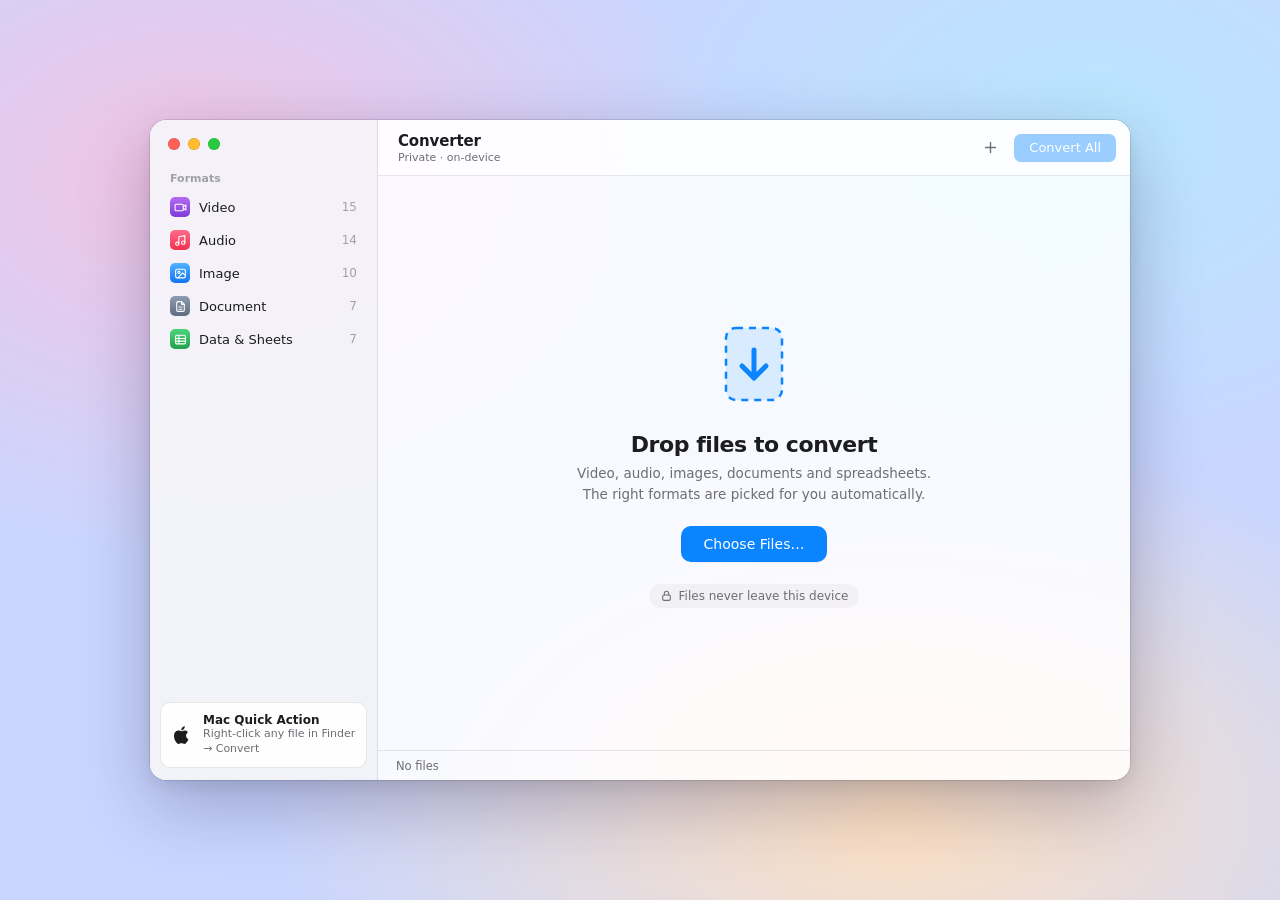
==== web/index.html @ 3aa3b06d "Add private file converter: Finder Quick Action and on-device website Shared format registry with au" ====
<!doctype html>
<html lang="en">
<head>
  <meta charset="utf-8">
  <meta name="viewport" content="width=device-width, initial-scale=1, viewport-fit=cover">
  <title>Converter</title>
  <meta name="description" content="Convert video, audio, images, documents and spreadsheets privately — right in your browser. Nothing is uploaded.">
  <meta name="color-scheme" content="light dark">
  <meta name="theme-color" content="#e9e4f0" media="(prefers-color-scheme: light)">
  <meta name="theme-color" content="#16131c" media="(prefers-color-scheme: dark)">
  <meta name="apple-mobile-web-app-capable" content="yes">
  <meta name="apple-mobile-web-app-title" content="Converter">
  <link rel="icon" href="data:image/svg+xml,%3Csvg xmlns='http://www.w3.org/2000/svg' viewBox='0 0 64 64'%3E%3Cdefs%3E%3ClinearGradient id='g' x1='0' y1='0' x2='0' y2='1'%3E%3Cstop offset='0' stop-color='%235e9bff'/%3E%3Cstop offset='1' stop-color='%23345bf5'/%3E%3C/linearGradient%3E%3C/defs%3E%3Crect width='64' height='64' rx='14' fill='url(%23g)'/%3E%3Cpath d='M18 26h24l-6-6M46 38H22l6 6' fill='none' stroke='white' stroke-width='5' stroke-linecap='round' stroke-linejoin='round'/%3E%3C/svg%3E">
  <link rel="stylesheet" href="styles.css">
  <script src="../shared/formats.js"></script>
  <script src="../shared/table.js"></script>
  <script type="module" src="app.js"></script>
</head>
<body>
  <div class="desktop">
    <div class="window" id="window">
      <aside class="sidebar" aria-label="Supported formats">
        <div class="lights" aria-hidden="true"><i class="red"></i><i class="yellow"></i><i class="green"></i></div>
        <div class="sb-heading">Formats</div>
        <nav class="sb-list" id="categoryList"></nav>
        <a class="sb-card" href="https://github.com/JonathanZehavi/converter#mac-quick-action" target="_blank" rel="noopener">
          <svg viewBox="0 0 24 24" aria-hidden="true"><path d="M16.4 12.6c0-2.4 2-3.6 2.1-3.7-1.1-1.7-2.9-1.9-3.5-1.9-1.5-.2-2.9.9-3.7.9-.8 0-1.9-.9-3.2-.8-1.6 0-3.1 1-4 2.4-1.7 3-.4 7.4 1.2 9.8.8 1.2 1.8 2.5 3 2.4 1.2 0 1.7-.8 3.1-.8 1.5 0 1.9.8 3.2.8 1.3 0 2.2-1.2 3-2.4.9-1.4 1.3-2.7 1.3-2.8 0 0-2.5-1-2.5-3.9zM14 5.5c.7-.8 1.1-1.9 1-3-1 0-2.1.7-2.8 1.5-.6.7-1.2 1.8-1 2.9 1 .1 2.1-.6 2.8-1.4z"/></svg>
          <div>
            <strong>Mac Quick Action</strong>
            <span>Right-click any file in Finder → Convert</span>
          </div>
        </a>
      </aside>

      <main class="main">
        <header class="toolbar">
          <div class="lights mobile-only" aria-hidden="true"><i class="red"></i><i class="yellow"></i><i class="green"></i></div>
          <div class="tb-title">
            <h1>Converter</h1>
            <p id="subtitle">Private · on-device</p>
          </div>
          <div class="tb-actions">
            <button class="tb-btn" id="addBtn" title="Add files" aria-label="Add files">
              <svg viewBox="0 0 24 24" aria-hidden="true"><path d="M12 5v14M5 12h14"/></svg>
            </button>
            <button class="btn primary" id="convertAllBtn" disabled>Convert All</button>
          </div>
        </header>

        <section class="content" id="content">
          <div class="empty" id="empty">
            <div class="drop-art" aria-hidden="true">
              <svg viewBox="0 0 96 96"><rect x="20" y="10" width="56" height="72" rx="10" class="sheet"/><path d="M48 32v28M36 48l12 12 12-12" class="arrow"/></svg>
            </div>
            <h2>Drop files to convert</h2>
            <p>Video, audio, images, documents and spreadsheets.<br>The right formats are picked for you automatically.</p>
            <button class="btn primary large" id="chooseBtn">Choose Files…</button>
            <div class="privacy">
              <svg viewBox="0 0 24 24" aria-hidden="true"><rect x="5" y="11" width="14" height="10" rx="2.5"/><path d="M8 11V8a4 4 0 0 1 8 0v3"/></svg>
              Files never leave this device
            </div>
          </div>
          <ul class="files" id="fileList" aria-live="polite"></ul>
        </section>

        <footer class="statusbar">
          <span id="status">No files</span>
          <button class="link-btn" id="clearBtn" hidden>Clear All</button>
        </footer>
      </main>

      <div class="drop-overlay" id="dropOverlay" aria-hidden="true">
        <div><svg viewBox="0 0 24 24"><path d="M12 4v12M6 10l6 6 6-6M5 20h14"/></svg>Drop to add</div>
      </div>
    </div>
  </div>
  <input type="file" id="fileInput" multiple hidden>
</body>
</html>
---- web/styles.css ----
/* Converter — a macOS window on the web. */

:root {
  --font: -apple-system, BlinkMacSystemFont, "SF Pro Text", "Helvetica Neue", "Segoe UI", Inter, system-ui, sans-serif;
  --wall-1: #c9d6ff;
  --wall-2: #f3c4e4;
  --wall-3: #ffe1c2;
  --wall-4: #b9e6ff;
  --window: rgba(255, 255, 255, 0.86);
  --sidebar: rgba(240, 240, 245, 0.72);
  --toolbar: rgba(255, 255, 255, 0.72);
  --row: rgba(255, 255, 255, 0.9);
  --row-hover: rgba(0, 0, 0, 0.035);
  --text: #1d1d1f;
  --text-2: #6e6e73;
  --text-3: #a1a1a6;
  --separator: rgba(0, 0, 0, 0.09);
  --hairline: rgba(0, 0, 0, 0.18);
  --accent: #0a84ff;
  --accent-press: #0060df;
  --accent-soft: rgba(10, 132, 255, 0.12);
  --green: #30b158;
  --red: #ff3b30;
  --control: #ffffff;
  --control-border: rgba(0, 0, 0, 0.14);
  --shadow: 0 0 0 0.5px rgba(0, 0, 0, 0.22), 0 24px 70px rgba(30, 20, 60, 0.28), 0 6px 18px rgba(0, 0, 0, 0.08);
  --radius: 16px;
  color-scheme: light;
}

@media (prefers-color-scheme: dark) {
  :root:not([data-theme="light"]) {
    --wall-1: #2a2350;
    --wall-2: #4a1f45;
    --wall-3: #1d3550;
    --wall-4: #3b2a1c;
    --window: rgba(30, 30, 34, 0.86);
    --sidebar: rgba(42, 42, 48, 0.66);
    --toolbar: rgba(34, 34, 38, 0.72);
    --row: rgba(255, 255, 255, 0.045);
    --row-hover: rgba(255, 255, 255, 0.05);
    --text: #f5f5f7;
    --text-2: #a1a1a6;
    --text-3: #6e6e73;
    --separator: rgba(255, 255, 255, 0.08);
    --hairline: rgba(255, 255, 255, 0.16);
    --accent-soft: rgba(10, 132, 255, 0.22);
    --control: rgba(255, 255, 255, 0.1);
    --control-border: rgba(255, 255, 255, 0.1);
    --shadow: 0 0 0 0.5px rgba(255, 255, 255, 0.14), 0 24px 70px rgba(0, 0, 0, 0.6), 0 6px 18px rgba(0, 0, 0, 0.3);
    color-scheme: dark;
  }
}

* { box-sizing: border-box; }
html, body { margin: 0; height: 100%; }

body {
  font-family: var(--font);
  font-size: 13px;
  color: var(--text);
  background: var(--wall-1);
  -webkit-font-smoothing: antialiased;
  -webkit-tap-highlight-color: transparent;
}

button { font: inherit; color: inherit; }
svg { display: block; }

/* ------------------------------------------------------------ desktop + window */
.desktop {
  min-height: 100dvh;
  display: grid;
  place-items: center;
  padding: 40px 24px;
  background:
    radial-gradient(60% 60% at 15% 20%, var(--wall-2) 0%, transparent 70%),
    radial-gradient(55% 55% at 85% 15%, var(--wall-4) 0%, transparent 70%),
    radial-gradient(70% 60% at 70% 90%, var(--wall-3) 0%, transparent 70%),
    var(--wall-1);
}

.window {
  position: relative;
  width: min(980px, 100%);
  height: min(660px, calc(100dvh - 80px));
  min-height: 460px;
  display: grid;
  grid-template-columns: 228px 1fr;
  border-radius: var(--radius);
  background: var(--window);
  box-shadow: var(--shadow);
  overflow: hidden;
  -webkit-backdrop-filter: blur(40px) saturate(1.8);
  backdrop-filter: blur(40px) saturate(1.8);
}

/* ------------------------------------------------------------ traffic lights */
.lights { display: flex; gap: 8px; }
.lights i {
  width: 12px; height: 12px; border-radius: 50%;
  box-shadow: inset 0 0 0 0.5px rgba(0, 0, 0, 0.18);
}
.lights .red { background: #ff5f57; }
.lights .yellow { background: #febc2e; }
.lights .green { background: #28c840; }
.mobile-only { display: none; }

/* ------------------------------------------------------------ sidebar */
.sidebar {
  display: flex;
  flex-direction: column;
  padding: 18px 10px 12px;
  background: var(--sidebar);
  border-right: 0.5px solid var(--separator);
  overflow-y: auto;
}
.sidebar > .lights { padding: 0 8px 22px; }
.sb-heading {
  padding: 0 10px 6px;
  font-size: 11px;
  font-weight: 600;
  color: var(--text-3);
}
.sb-list { display: flex; flex-direction: column; gap: 1px; }

.sb-item {
  display: flex;
  align-items: center;
  gap: 9px;
  width: 100%;
  padding: 6px 10px;
  border: 0;
  border-radius: 7px;
  background: none;
  text-align: left;
  cursor: default;
}
.sb-item:hover { background: var(--row-hover); }
.sb-item[aria-expanded="true"] { background: var(--accent-soft); }
.sb-item .count { margin-left: auto; color: var(--text-3); font-size: 12px; font-variant-numeric: tabular-nums; }
.sb-icon {
  width: 20px; height: 20px; border-radius: 5px;
  display: grid; place-items: center; flex: none;
}
.sb-icon svg { width: 13px; height: 13px; fill: none; stroke: #fff; stroke-width: 2; stroke-linecap: round; stroke-linejoin: round; }

.sb-detail {
  margin: 4px 6px 8px 39px;
  font-size: 11.5px;
  line-height: 1.5;
  color: var(--text-2);
}
.sb-detail b { display: block; margin-top: 4px; font-weight: 600; color: var(--text); font-size: 11px; }
.chips { display: flex; flex-wrap: wrap; gap: 3px; margin-top: 3px; }
.chip {
  padding: 1px 6px; border-radius: 4px;
  background: var(--row-hover); border: 0.5px solid var(--separator);
  font-size: 10.5px; font-weight: 500; letter-spacing: 0.02em; color: var(--text-2);
}

.sb-card {
  margin-top: auto;
  display: flex; gap: 10px; align-items: center;
  padding: 10px;
  border-radius: 10px;
  background: var(--row);
  border: 0.5px solid var(--separator);
  color: inherit; text-decoration: none;
}
.sb-card:hover { background: var(--control); }
.sb-card svg { width: 22px; height: 22px; fill: var(--text); flex: none; }
.sb-card strong { display: block; font-size: 12px; }
.sb-card span { display: block; font-size: 11px; color: var(--text-2); line-height: 1.35; }

/* ------------------------------------------------------------ main */
.main { display: flex; flex-direction: column; min-width: 0; min-height: 0; }

.toolbar {
  display: flex;
  align-items: center;
  gap: 12px;
  height: 56px;
  padding: 0 14px 0 20px;
  background: var(--toolbar);
  border-bottom: 0.5px solid var(--separator);
  flex: none;
}
.tb-title { min-width: 0; }
.tb-title h1 { margin: 0; font-size: 15px; font-weight: 700; letter-spacing: -0.01em; }
.tb-title p { margin: 1px 0 0; font-size: 11px; color: var(--text-2); white-space: nowrap; }
.tb-actions { margin-left: auto; display: flex; align-items: center; gap: 8px; }

.tb-btn {
  width: 32px; height: 28px;
  display: grid; place-items: center;
  border: 0; border-radius: 7px;
  background: none;
}
.tb-btn:hover { background: var(--row-hover); }
.tb-btn svg { width: 17px; height: 17px; fill: none; stroke: var(--text-2); stroke-width: 2; stroke-linecap: round; }

.btn {
  height: 28px;
  padding: 0 14px;
  border-radius: 7px;
  border: 0.5px solid var(--control-border);
  background: var(--control);
  box-shadow: 0 0.5px 1px rgba(0, 0, 0, 0.08);
  font-weight: 500;
  white-space: nowrap;
}
.btn:active { filter: brightness(0.94); }
.btn.primary { background: var(--accent); border-color: transparent; color: #fff; }
.btn.primary:active { background: var(--accent-press); }
.btn:disabled { opacity: 0.4; pointer-events: none; }
.btn.large { height: 36px; padding: 0 22px; border-radius: 10px; font-size: 14px; }

.btn:focus-visible, .tb-btn:focus-visible, .sb-item:focus-visible, .popup:focus-visible, .icon-btn:focus-visible, .link-btn:focus-visible {
  outline: 3px solid rgba(10, 132, 255, 0.5);
  outline-offset: 1px;
}

/* ------------------------------------------------------------ content */
.content { flex: 1; overflow-y: auto; min-height: 0; position: relative; }

.empty {
  height: 100%;
  min-height: 340px;
  display: flex; flex-direction: column; align-items: center; justify-content: center;
  padding: 32px 24px;
  text-align: center;
}
.empty h2 { margin: 18px 0 6px; font-size: 22px; font-weight: 700; letter-spacing: -0.02em; }
.empty p { margin: 0 0 22px; max-width: 360px; color: var(--text-2); font-size: 13.5px; line-height: 1.5; }
.drop-art svg { width: 96px; height: 96px; }
.drop-art .sheet { fill: var(--accent-soft); stroke: var(--accent); stroke-width: 2.5; stroke-dasharray: 7 6; }
.drop-art .arrow { fill: none; stroke: var(--accent); stroke-width: 5; stroke-linecap: round; stroke-linejoin: round; }
.privacy {
  display: inline-flex; align-items: center; gap: 6px;
  margin-top: 22px;
  padding: 5px 11px;
  border-radius: 999px;
  background: var(--row-hover);
  color: var(--text-2);
  font-size: 12px;
}
.privacy svg { width: 13px; height: 13px; fill: none; stroke: currentColor; stroke-width: 2; stroke-linecap: round; }

.has-files .empty { display: none; }

/* ------------------------------------------------------------ file rows */
.files { list-style: none; margin: 0; padding: 16px 18px 24px; display: flex; flex-direction: column; gap: 8px; }
.files:empty { display: none; }

.file {
  display: grid;
  grid-template-columns: 40px minmax(0, 1fr) auto 28px;
  align-items: center;
  gap: 12px;
  padding: 10px 12px;
  border-radius: 12px;
  background: var(--row);
  border: 0.5px solid var(--separator);
  animation: rise 0.28s cubic-bezier(0.2, 0.8, 0.2, 1);
}
@keyframes rise { from { opacity: 0; transform: translateY(6px) scale(0.99); } }

.tile {
  width: 40px; height: 40px; border-radius: 10px;
  display: grid; place-items: center;
  color: #fff; font-size: 9.5px; font-weight: 800; letter-spacing: 0.03em;
  box-shadow: inset 0 0 0 0.5px rgba(0, 0, 0, 0.12);
}
.cat-video { background: linear-gradient(180deg, #b36cf0, #7d3bdc); }
.cat-audio { background: linear-gradient(180deg, #ff6b8b, #f2304f); }
.cat-image { background: linear-gradient(180deg, #4fb2ff, #1474f0); }
.cat-document { background: linear-gradient(180deg, #8e9bb0, #5e6b80); }
.cat-table { background: linear-gradient(180deg, #4cd37a, #22a24c); }
.cat-unknown { background: linear-gradient(180deg, #c7c7cc, #9a9aa0); }

.file-info { min-width: 0; }
.file-name { font-size: 13px; font-weight: 600; white-space: nowrap; overflow: hidden; text-overflow: ellipsis; }
.file-meta { margin-top: 2px; font-size: 11.5px; color: var(--text-2); white-space: nowrap; overflow: hidden; text-overflow: ellipsis; }
.file-meta.error { color: var(--red); white-space: normal; }
.file-meta.done { color: var(--green); }

.file-actions { display: flex; align-items: center; gap: 8px; }
.to { color: var(--text-3); font-size: 12px; }

.popup {
  -webkit-appearance: none; appearance: none;
  height: 28px;
  min-width: 112px;
  padding: 0 28px 0 10px;
  border-radius: 7px;
  border: 0.5px solid var(--control-border);
  background-color: var(--control);
  background-image: url("data:image/svg+xml,%3Csvg xmlns='http://www.w3.org/2000/svg' width='16' height='16' viewBox='0 0 16 16'%3E%3Crect width='16' height='16' rx='4' fill='%230a84ff'/%3E%3Cpath d='M5 6.5 8 4l3 2.5M5 9.5 8 12l3-2.5' fill='none' stroke='white' stroke-width='1.5' stroke-linecap='round' stroke-linejoin='round'/%3E%3C/svg%3E");
  background-repeat: no-repeat;
  background-position: right 6px center;
  box-shadow: 0 0.5px 1px rgba(0, 0, 0, 0.08);
  font: 500 12.5px var(--font);
  color: var(--text);
}

.icon-btn {
  width: 28px; height: 28px; border-radius: 50%;
  display: grid; place-items: center;
  border: 0; background: none; color: var(--text-3);
}
.icon-btn:hover { background: var(--row-hover); color: var(--text-2); }
.icon-btn svg { width: 14px; height: 14px; fill: none; stroke: currentColor; stroke-width: 2.2; stroke-linecap: round; }

.progress {
  grid-column: 2 / -1;
  height: 4px;
  margin-top: -4px;
  border-radius: 2px;
  background: var(--separator);
  overflow: hidden;
}
.progress > i {
  display: block; height: 100%; width: 0;
  border-radius: 2px;
  background: var(--accent);
  transition: width 0.25s ease;
}
.progress.indeterminate > i { width: 35%; animation: slide 1.1s ease-in-out infinite; }
@keyframes slide { from { transform: translateX(-100%); } to { transform: translateX(290%); } }

.spinner {
  width: 18px; height: 18px; border-radius: 50%;
  border: 2px solid var(--separator); border-top-color: var(--accent);
  animation: spin 0.8s linear infinite;
}
@keyframes spin { to { transform: rotate(360deg); } }

/* ------------------------------------------------------------ status bar */
.statusbar {
  display: flex; align-items: center; justify-content: space-between;
  height: 30px; padding: 0 18px;
  border-top: 0.5px solid var(--separator);
  color: var(--text-2); font-size: 11.5px;
  flex: none;
}
.link-btn { border: 0; background: none; color: var(--accent); font-size: 11.5px; padding: 4px 0; }

/* ------------------------------------------------------------ drag overlay */
.drop-overlay {
  position: absolute; inset: 8px;
  display: grid; place-items: center;
  border-radius: calc(var(--radius) - 6px);
  border: 2.5px dashed var(--accent);
  background: var(--accent-soft);
  -webkit-backdrop-filter: blur(6px); backdrop-filter: blur(6px);
  opacity: 0; pointer-events: none;
  transition: opacity 0.15s;
  z-index: 10;
}
.drop-overlay div { display: flex; flex-direction: column; align-items: center; gap: 10px; font-size: 16px; font-weight: 600; color: var(--accent); }
.drop-overlay svg { width: 40px; height: 40px; fill: none; stroke: currentColor; stroke-width: 2; stroke-linecap: round; stroke-linejoin: round; }
.dragging .drop-overlay { opacity: 1; }

/* ------------------------------------------------------------ small screens */
@media (max-width: 760px) {
  .desktop { padding: max(12px, env(safe-area-inset-top)) 12px max(12px, env(safe-area-inset-bottom)); align-items: stretch; }
  .window {
    grid-template-columns: 1fr;
    height: calc(100dvh - max(12px, env(safe-area-inset-top)) - max(12px, env(safe-area-inset-bottom)));
    min-height: 0;
  }
  .sidebar { display: none; }
  .mobile-only { display: flex; }
  .toolbar { padding: 0 10px 0 16px; gap: 14px; }
  .lights i { width: 11px; height: 11px; }
  .lights { gap: 7px; }
  .files { padding: 12px; }
  .file { grid-template-columns: 40px minmax(0, 1fr) 28px; row-gap: 10px; }
  .file-actions { grid-column: 1 / -1; }
  .file-actions .popup { flex: 1; height: 34px; font-size: 15px; }
  .file-actions .btn { height: 34px; font-size: 15px; }
  .file .remove { grid-column: 3; grid-row: 1; }
  .progress { grid-column: 1 / -1; margin-top: 0; }
  .empty h2 { font-size: 20px; }
}

@media (prefers-reduced-motion: reduce) {
  *, *::before, *::after { animation: none !important; transition: none !important; }
}
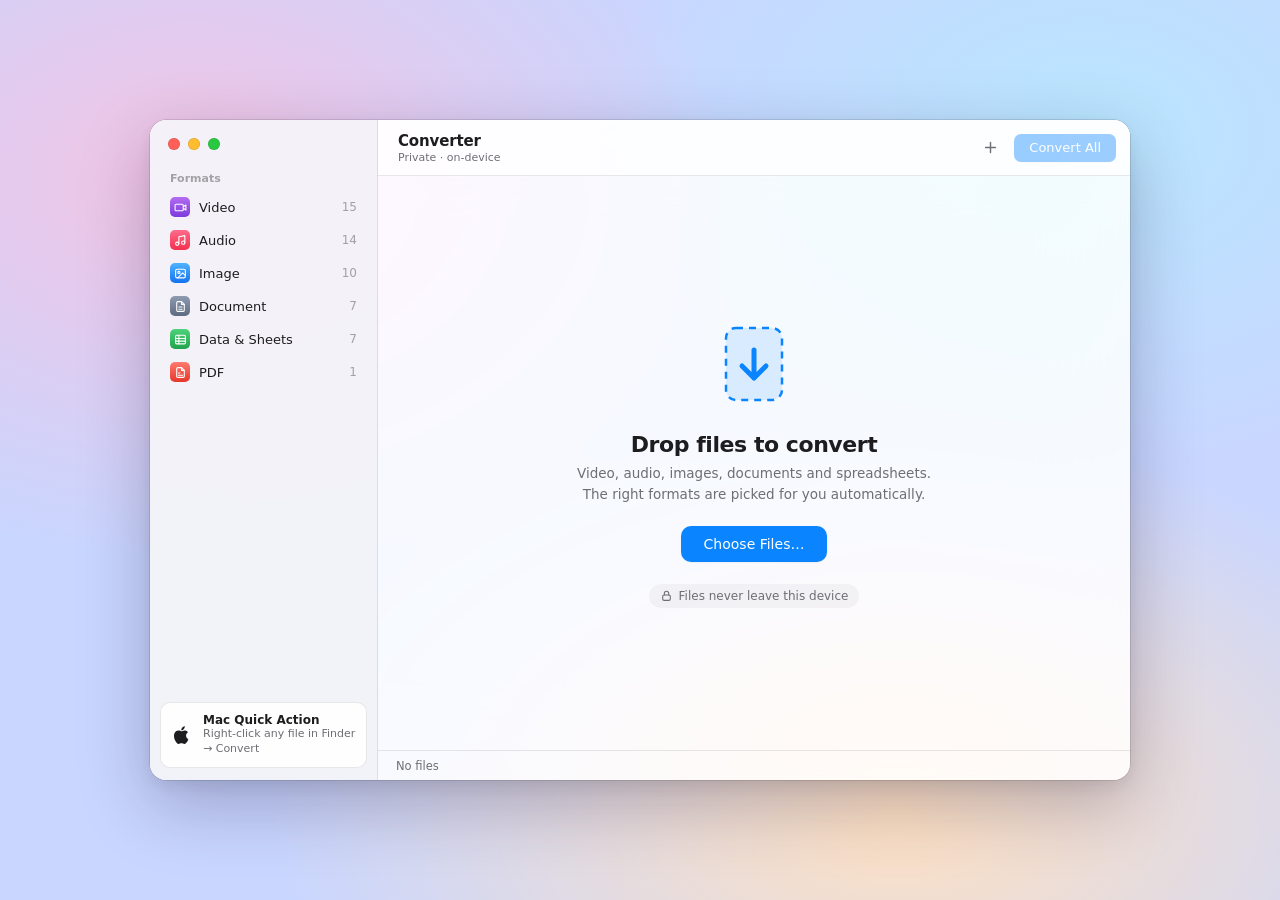
==== commit 581d730a: "Add merging PDFs (and images) into one PDF Web: pdf-lib merge with drag-to-reorder and inline errors" ====
--- a/web/index.html
+++ b/web/index.html
@@ -60,6 +60,16 @@
               Files never leave this device
             </div>
           </div>
+          <div class="merge-bar" id="mergeBar" hidden>
+            <div class="merge-icon" aria-hidden="true">
+              <svg viewBox="0 0 24 24"><path d="M8 3h6l4 4v9a2 2 0 0 1-2 2H8a2 2 0 0 1-2-2V5a2 2 0 0 1 2-2z"/><path d="M3 8v11a2 2 0 0 0 2 2h9"/></svg>
+            </div>
+            <div class="merge-text">
+              <strong id="mergeTitle">Merge files into one PDF</strong>
+              <span id="mergeHint">Pages follow the list order. Drag rows to reorder.</span>
+            </div>
+            <button class="btn primary" id="mergeBtn">Merge into PDF</button>
+          </div>
           <ul class="files" id="fileList" aria-live="polite"></ul>
         </section>
 
--- a/web/styles.css
+++ b/web/styles.css
@@ -277,6 +277,7 @@
 .cat-image { background: linear-gradient(180deg, #4fb2ff, #1474f0); }
 .cat-document { background: linear-gradient(180deg, #8e9bb0, #5e6b80); }
 .cat-table { background: linear-gradient(180deg, #4cd37a, #22a24c); }
+.cat-pdf { background: linear-gradient(180deg, #ff7a6e, #e5372b); }
 .cat-unknown { background: linear-gradient(180deg, #c7c7cc, #9a9aa0); }
 
 .file-info { min-width: 0; }
@@ -335,6 +336,32 @@
   animation: spin 0.8s linear infinite;
 }
 @keyframes spin { to { transform: rotate(360deg); } }
+
+/* ------------------------------------------------------------ merge */
+.merge-bar {
+  display: flex; align-items: center; gap: 12px;
+  margin: 16px 18px 0;
+  padding: 10px 12px;
+  border-radius: 12px;
+  background: var(--accent-soft);
+  border: 0.5px solid var(--separator);
+}
+.merge-bar[hidden] { display: none; }
+.merge-icon {
+  width: 32px; height: 32px; border-radius: 8px; flex: none;
+  display: grid; place-items: center;
+  background: linear-gradient(180deg, #ff7a6e, #e5372b);
+}
+.merge-icon svg { width: 18px; height: 18px; fill: none; stroke: #fff; stroke-width: 2; stroke-linecap: round; stroke-linejoin: round; }
+.merge-text { flex: 1; min-width: 0; }
+.merge-text strong { display: block; font-size: 13px; }
+.merge-text span { display: block; font-size: 11.5px; color: var(--text-2); }
+.merge-text span.error { color: var(--red); }
+
+.file[draggable="true"] .tile { cursor: grab; }
+.file.dragging-row { opacity: 0.45; }
+.file.drop-before { box-shadow: 0 -3px 0 0 var(--accent); }
+.file.drop-after { box-shadow: 0 3px 0 0 var(--accent); }
 
 /* ------------------------------------------------------------ status bar */
 .statusbar {
@@ -383,6 +410,9 @@
   .file .remove { grid-column: 3; grid-row: 1; }
   .progress { grid-column: 1 / -1; margin-top: 0; }
   .empty h2 { font-size: 20px; }
+  .merge-bar { margin: 12px 12px 0; flex-wrap: wrap; }
+  .merge-bar .btn { width: 100%; height: 34px; font-size: 15px; }
+  .merge-text span:not(.error) { display: none; }
 }
 
 @media (prefers-reduced-motion: reduce) {
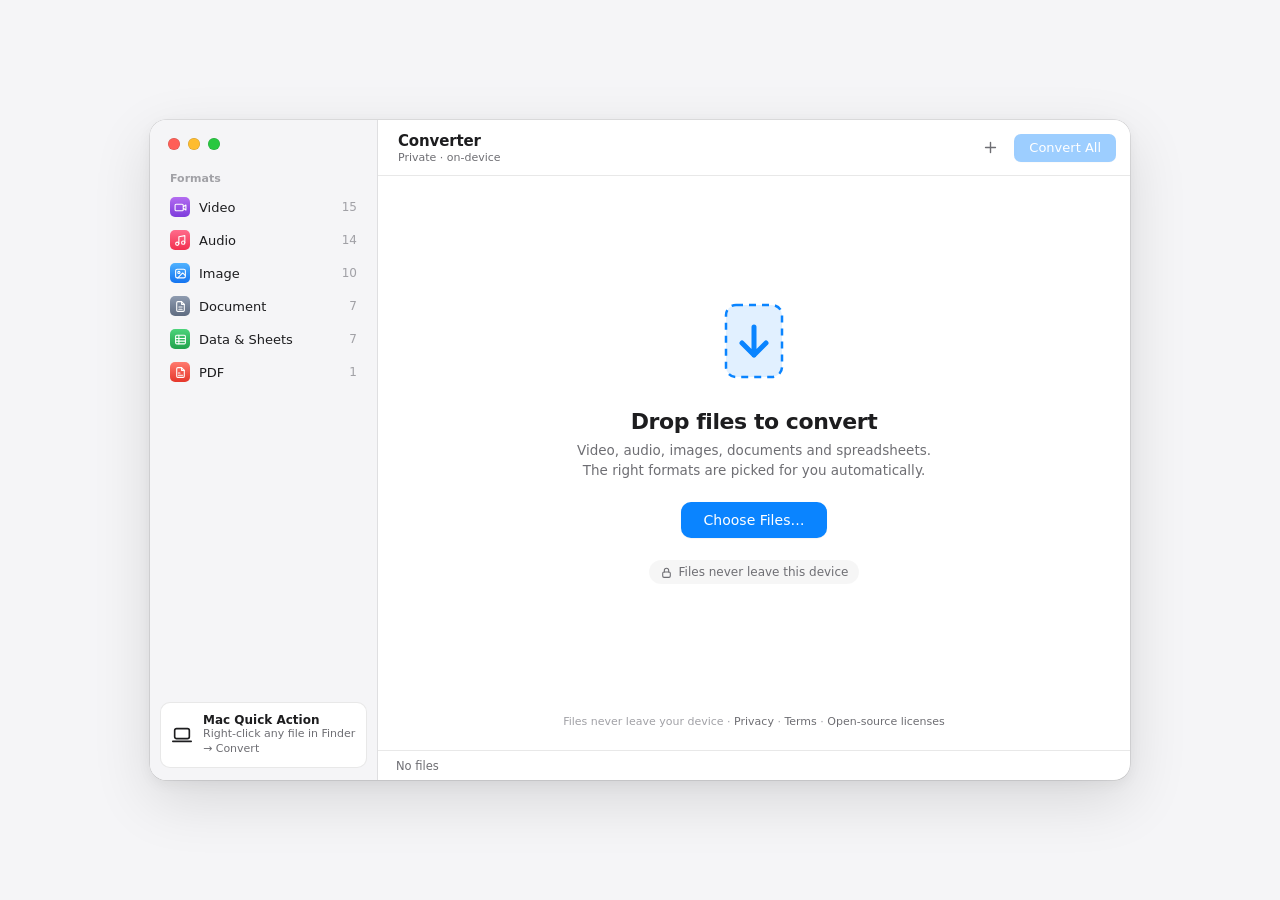
==== commit 1f5898e8: "Neutral background, phone-first layout, legal page - Replace the purple wallpaper with a neutral bac" ====
--- a/web/index.html
+++ b/web/index.html
@@ -6,10 +6,13 @@
   <title>Converter</title>
   <meta name="description" content="Convert video, audio, images, documents and spreadsheets privately — right in your browser. Nothing is uploaded.">
   <meta name="color-scheme" content="light dark">
-  <meta name="theme-color" content="#e9e4f0" media="(prefers-color-scheme: light)">
-  <meta name="theme-color" content="#16131c" media="(prefers-color-scheme: dark)">
+  <meta name="theme-color" content="#ffffff" media="(prefers-color-scheme: light)">
+  <meta name="theme-color" content="#1c1c1e" media="(prefers-color-scheme: dark)">
   <meta name="apple-mobile-web-app-capable" content="yes">
   <meta name="apple-mobile-web-app-title" content="Converter">
+  <meta name="apple-mobile-web-app-status-bar-style" content="default">
+  <link rel="manifest" href="manifest.webmanifest">
+  <link rel="apple-touch-icon" href="icon-180.png">
   <link rel="icon" href="data:image/svg+xml,%3Csvg xmlns='http://www.w3.org/2000/svg' viewBox='0 0 64 64'%3E%3Cdefs%3E%3ClinearGradient id='g' x1='0' y1='0' x2='0' y2='1'%3E%3Cstop offset='0' stop-color='%235e9bff'/%3E%3Cstop offset='1' stop-color='%23345bf5'/%3E%3C/linearGradient%3E%3C/defs%3E%3Crect width='64' height='64' rx='14' fill='url(%23g)'/%3E%3Cpath d='M18 26h24l-6-6M46 38H22l6 6' fill='none' stroke='white' stroke-width='5' stroke-linecap='round' stroke-linejoin='round'/%3E%3C/svg%3E">
   <link rel="stylesheet" href="styles.css">
   <script src="../shared/formats.js"></script>
@@ -24,7 +27,7 @@
         <div class="sb-heading">Formats</div>
         <nav class="sb-list" id="categoryList"></nav>
         <a class="sb-card" href="https://github.com/JonathanZehavi/converter#mac-quick-action" target="_blank" rel="noopener">
-          <svg viewBox="0 0 24 24" aria-hidden="true"><path d="M16.4 12.6c0-2.4 2-3.6 2.1-3.7-1.1-1.7-2.9-1.9-3.5-1.9-1.5-.2-2.9.9-3.7.9-.8 0-1.9-.9-3.2-.8-1.6 0-3.1 1-4 2.4-1.7 3-.4 7.4 1.2 9.8.8 1.2 1.8 2.5 3 2.4 1.2 0 1.7-.8 3.1-.8 1.5 0 1.9.8 3.2.8 1.3 0 2.2-1.2 3-2.4.9-1.4 1.3-2.7 1.3-2.8 0 0-2.5-1-2.5-3.9zM14 5.5c.7-.8 1.1-1.9 1-3-1 0-2.1.7-2.8 1.5-.6.7-1.2 1.8-1 2.9 1 .1 2.1-.6 2.8-1.4z"/></svg>
+          <svg viewBox="0 0 24 24" aria-hidden="true" class="laptop"><rect x="4" y="5" width="16" height="11" rx="2"/><path d="M2 19h20"/></svg>
           <div>
             <strong>Mac Quick Action</strong>
             <span>Right-click any file in Finder → Convert</span>
@@ -71,12 +74,20 @@
             <button class="btn primary" id="mergeBtn">Merge into PDF</button>
           </div>
           <ul class="files" id="fileList" aria-live="polite"></ul>
+          <footer class="legal">
+            Files never leave your device · <a href="legal.html#privacy">Privacy</a> · <a href="legal.html#terms">Terms</a> · <a href="legal.html#licenses">Open-source licenses</a>
+          </footer>
         </section>
 
         <footer class="statusbar">
           <span id="status">No files</span>
           <button class="link-btn" id="clearBtn" hidden>Clear All</button>
         </footer>
+
+        <div class="mobile-bar">
+          <button class="btn" id="mAddBtn">Add Files</button>
+          <button class="btn primary" id="mConvertBtn" hidden>Convert All</button>
+        </div>
       </main>
 
       <div class="drop-overlay" id="dropOverlay" aria-hidden="true">
--- a/web/styles.css
+++ b/web/styles.css
@@ -2,14 +2,11 @@
 
 :root {
   --font: -apple-system, BlinkMacSystemFont, "SF Pro Text", "Helvetica Neue", "Segoe UI", Inter, system-ui, sans-serif;
-  --wall-1: #c9d6ff;
-  --wall-2: #f3c4e4;
-  --wall-3: #ffe1c2;
-  --wall-4: #b9e6ff;
-  --window: rgba(255, 255, 255, 0.86);
-  --sidebar: rgba(240, 240, 245, 0.72);
-  --toolbar: rgba(255, 255, 255, 0.72);
-  --row: rgba(255, 255, 255, 0.9);
+  --desk: #f5f5f7;
+  --window: #ffffff;
+  --sidebar: #f5f5f7;
+  --toolbar: rgba(255, 255, 255, 0.85);
+  --row: #ffffff;
   --row-hover: rgba(0, 0, 0, 0.035);
   --text: #1d1d1f;
   --text-2: #6e6e73;
@@ -23,21 +20,18 @@
   --red: #ff3b30;
   --control: #ffffff;
   --control-border: rgba(0, 0, 0, 0.14);
-  --shadow: 0 0 0 0.5px rgba(0, 0, 0, 0.22), 0 24px 70px rgba(30, 20, 60, 0.28), 0 6px 18px rgba(0, 0, 0, 0.08);
+  --shadow: 0 0 0 0.5px rgba(0, 0, 0, 0.16), 0 20px 60px rgba(0, 0, 0, 0.12), 0 4px 14px rgba(0, 0, 0, 0.05);
   --radius: 16px;
   color-scheme: light;
 }
 
 @media (prefers-color-scheme: dark) {
   :root:not([data-theme="light"]) {
-    --wall-1: #2a2350;
-    --wall-2: #4a1f45;
-    --wall-3: #1d3550;
-    --wall-4: #3b2a1c;
-    --window: rgba(30, 30, 34, 0.86);
-    --sidebar: rgba(42, 42, 48, 0.66);
-    --toolbar: rgba(34, 34, 38, 0.72);
-    --row: rgba(255, 255, 255, 0.045);
+    --desk: #000000;
+    --window: #1c1c1e;
+    --sidebar: #232326;
+    --toolbar: rgba(28, 28, 30, 0.85);
+    --row: #2c2c2e;
     --row-hover: rgba(255, 255, 255, 0.05);
     --text: #f5f5f7;
     --text-2: #a1a1a6;
@@ -59,7 +53,7 @@
   font-family: var(--font);
   font-size: 13px;
   color: var(--text);
-  background: var(--wall-1);
+  background: var(--desk);
   -webkit-font-smoothing: antialiased;
   -webkit-tap-highlight-color: transparent;
 }
@@ -73,11 +67,7 @@
   display: grid;
   place-items: center;
   padding: 40px 24px;
-  background:
-    radial-gradient(60% 60% at 15% 20%, var(--wall-2) 0%, transparent 70%),
-    radial-gradient(55% 55% at 85% 15%, var(--wall-4) 0%, transparent 70%),
-    radial-gradient(70% 60% at 70% 90%, var(--wall-3) 0%, transparent 70%),
-    var(--wall-1);
+  background: var(--desk);
 }
 
 .window {
@@ -91,8 +81,6 @@
   background: var(--window);
   box-shadow: var(--shadow);
   overflow: hidden;
-  -webkit-backdrop-filter: blur(40px) saturate(1.8);
-  backdrop-filter: blur(40px) saturate(1.8);
 }
 
 /* ------------------------------------------------------------ traffic lights */
@@ -169,7 +157,7 @@
   color: inherit; text-decoration: none;
 }
 .sb-card:hover { background: var(--control); }
-.sb-card svg { width: 22px; height: 22px; fill: var(--text); flex: none; }
+.sb-card svg { width: 22px; height: 22px; fill: none; stroke: var(--text); stroke-width: 1.8; stroke-linecap: round; flex: none; }
 .sb-card strong { display: block; font-size: 12px; }
 .sb-card span { display: block; font-size: 11px; color: var(--text-2); line-height: 1.35; }
 
@@ -222,10 +210,11 @@
 }
 
 /* ------------------------------------------------------------ content */
-.content { flex: 1; overflow-y: auto; min-height: 0; position: relative; }
+.content { flex: 1; overflow-y: auto; min-height: 0; position: relative; display: flex; flex-direction: column; }
+.content > * { flex: none; }
 
 .empty {
-  height: 100%;
+  flex: 1 0 auto !important;
   min-height: 340px;
   display: flex; flex-direction: column; align-items: center; justify-content: center;
   padding: 32px 24px;
@@ -255,7 +244,7 @@
 
 .file {
   display: grid;
-  grid-template-columns: 40px minmax(0, 1fr) auto 28px;
+  grid-template-columns: 40px minmax(0, 1fr) auto auto;
   align-items: center;
   gap: 12px;
   padding: 10px 12px;
@@ -287,6 +276,7 @@
 .file-meta.done { color: var(--green); }
 
 .file-actions { display: flex; align-items: center; gap: 8px; }
+.row-tools { display: flex; align-items: center; gap: 2px; }
 .to { color: var(--text-3); font-size: 12px; }
 
 .popup {
@@ -389,30 +379,104 @@
 .drop-overlay svg { width: 40px; height: 40px; fill: none; stroke: currentColor; stroke-width: 2; stroke-linecap: round; stroke-linejoin: round; }
 .dragging .drop-overlay { opacity: 1; }
 
+/* ------------------------------------------------------------ legal footer */
+.legal {
+  margin-top: auto;
+  padding: 12px 18px 22px;
+  text-align: center;
+  font-size: 11px;
+  color: var(--text-3);
+}
+.legal a { color: var(--text-2); text-decoration: none; }
+.legal a:hover { text-decoration: underline; }
+
+/* Reorder buttons: only on touch screens, where dragging rows isn't available */
+.move { display: none; }
+@media (pointer: coarse) {
+  .file .move { display: grid; }
+}
+
+.mobile-bar { display: none; }
+
 /* ------------------------------------------------------------ small screens */
 @media (max-width: 760px) {
-  .desktop { padding: max(12px, env(safe-area-inset-top)) 12px max(12px, env(safe-area-inset-bottom)); align-items: stretch; }
+  /* Phone: a full-screen app instead of a floating window */
+  body { font-size: 15px; }
+  .desktop { display: block; padding: 0; min-height: 100dvh; }
   .window {
     grid-template-columns: 1fr;
-    height: calc(100dvh - max(12px, env(safe-area-inset-top)) - max(12px, env(safe-area-inset-bottom)));
+    width: 100%;
+    height: 100dvh;
     min-height: 0;
-  }
-  .sidebar { display: none; }
-  .mobile-only { display: flex; }
-  .toolbar { padding: 0 10px 0 16px; gap: 14px; }
-  .lights i { width: 11px; height: 11px; }
-  .lights { gap: 7px; }
-  .files { padding: 12px; }
-  .file { grid-template-columns: 40px minmax(0, 1fr) 28px; row-gap: 10px; }
-  .file-actions { grid-column: 1 / -1; }
-  .file-actions .popup { flex: 1; height: 34px; font-size: 15px; }
-  .file-actions .btn { height: 34px; font-size: 15px; }
-  .file .remove { grid-column: 3; grid-row: 1; }
+    border-radius: 0;
+    box-shadow: none;
+  }
+  .sidebar, .statusbar, .lights, .tb-actions { display: none; }
+
+  .toolbar {
+    height: auto;
+    padding: calc(env(safe-area-inset-top) + 14px) 20px 12px;
+    border-bottom: 0.5px solid var(--separator);
+    -webkit-backdrop-filter: saturate(1.8) blur(20px);
+    backdrop-filter: saturate(1.8) blur(20px);
+  }
+  .tb-title h1 { font-size: 28px; letter-spacing: -0.02em; }
+  .tb-title p { font-size: 13px; margin-top: 2px; }
+
+  .content { padding-bottom: 8px; }
+  .empty { min-height: 0; padding: 40px 24px 24px; }
+  .empty h2 { font-size: 22px; }
+  .empty p { font-size: 15px; }
+  .empty .btn.large { display: none; }          /* the bottom bar has the button */
+  .drop-art svg { width: 80px; height: 80px; }
+
+  .files { padding: 12px 16px; gap: 10px; }
+  .file {
+    grid-template-columns: 44px minmax(0, 1fr) auto;
+    row-gap: 12px;
+    padding: 12px 14px;
+    border-radius: 14px;
+  }
+  .tile { width: 44px; height: 44px; border-radius: 11px; font-size: 10px; }
+  .file-name { font-size: 15px; }
+  .file-meta { font-size: 13px; }
+  .file-actions { grid-column: 1 / -1; gap: 10px; }
+  .file-actions .popup {
+    flex: 1; min-width: 0;
+    height: 44px;
+    font-size: 16px;                 /* 16px+ stops iOS from zooming on tap */
+    border-radius: 10px;
+    padding-left: 12px;
+    background-position: right 10px center;
+  }
+  .file-actions .btn { height: 44px; font-size: 16px; border-radius: 10px; padding: 0 18px; }
+  .file .row-tools { grid-column: 3; grid-row: 1; display: flex; gap: 2px; }
+  .icon-btn { width: 36px; height: 36px; }
+  .icon-btn svg { width: 16px; height: 16px; }
   .progress { grid-column: 1 / -1; margin-top: 0; }
-  .empty h2 { font-size: 20px; }
-  .merge-bar { margin: 12px 12px 0; flex-wrap: wrap; }
-  .merge-bar .btn { width: 100%; height: 34px; font-size: 15px; }
-  .merge-text span:not(.error) { display: none; }
+
+  .merge-bar { margin: 12px 16px 0; flex-wrap: wrap; padding: 12px 14px; border-radius: 14px; }
+  .merge-bar .btn { width: 100%; height: 44px; font-size: 16px; border-radius: 10px; }
+  .merge-text strong { font-size: 15px; }
+  .merge-text span { font-size: 13px; }
+
+  .legal { padding-bottom: 16px; }
+
+  /* Bottom action bar, iOS style */
+  .mobile-bar {
+    display: flex;
+    gap: 10px;
+    padding: 10px 16px calc(env(safe-area-inset-bottom) + 10px);
+    background: var(--toolbar);
+    border-top: 0.5px solid var(--separator);
+    -webkit-backdrop-filter: saturate(1.8) blur(20px);
+    backdrop-filter: saturate(1.8) blur(20px);
+    flex: none;
+  }
+  .mobile-bar .btn { flex: 1; height: 50px; font-size: 17px; font-weight: 600; border-radius: 14px; }
+  .mobile-bar .btn[hidden] { display: none; }
+
+  .drop-overlay { inset: 0; border-radius: 0; }
 }
 
 @media (prefers-reduced-motion: reduce) {
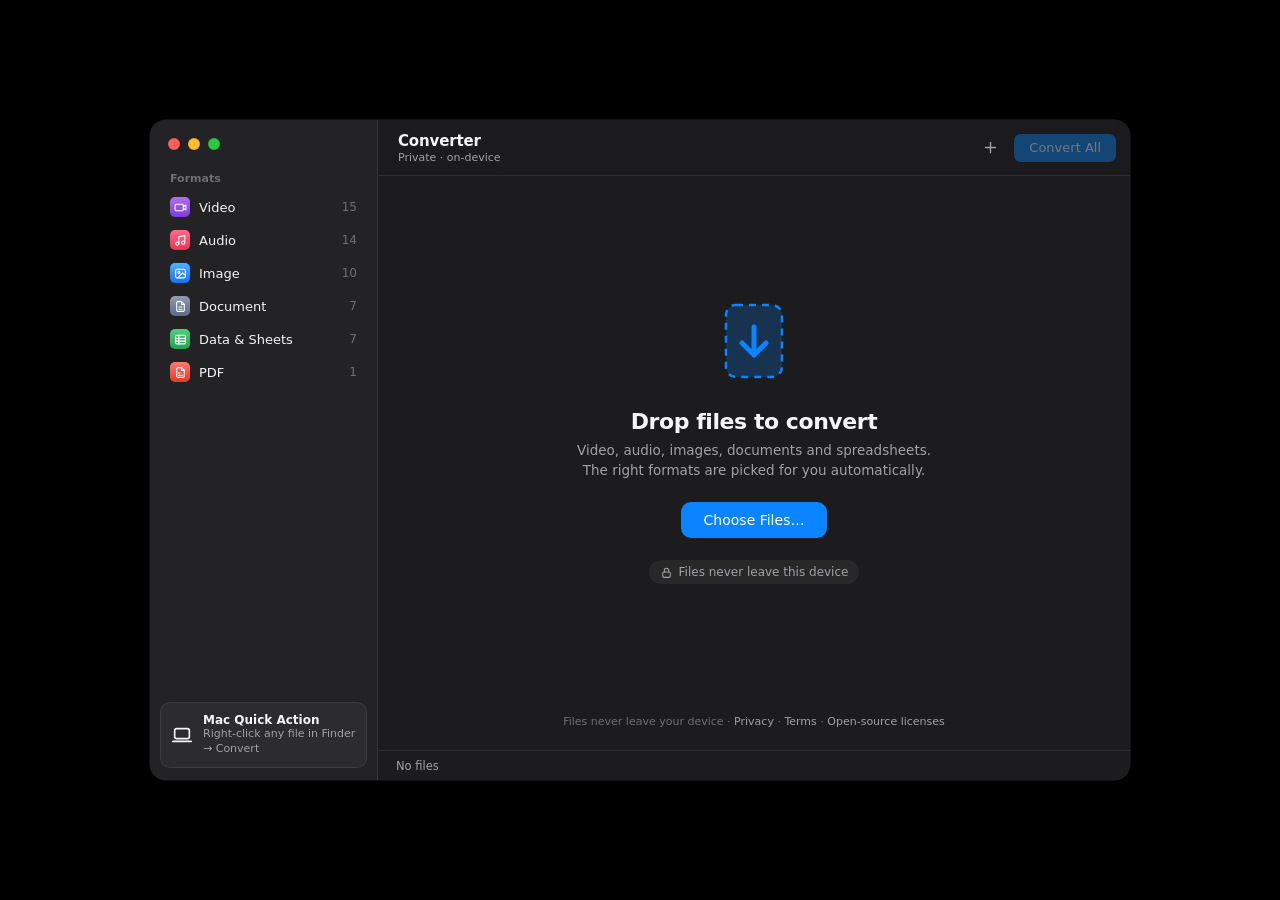
==== commit 3b7d40ea: "Make the website always dark Co-Authored-By: Claude Opus 5.5 <noreply@anthropic.com> Claude-Session:" ====
--- a/web/index.html
+++ b/web/index.html
@@ -5,12 +5,11 @@
   <meta name="viewport" content="width=device-width, initial-scale=1, viewport-fit=cover">
   <title>Converter</title>
   <meta name="description" content="Convert video, audio, images, documents and spreadsheets privately — right in your browser. Nothing is uploaded.">
-  <meta name="color-scheme" content="light dark">
-  <meta name="theme-color" content="#ffffff" media="(prefers-color-scheme: light)">
-  <meta name="theme-color" content="#1c1c1e" media="(prefers-color-scheme: dark)">
+  <meta name="color-scheme" content="dark">
+    <meta name="theme-color" content="#1c1c1e">
   <meta name="apple-mobile-web-app-capable" content="yes">
   <meta name="apple-mobile-web-app-title" content="Converter">
-  <meta name="apple-mobile-web-app-status-bar-style" content="default">
+  <meta name="apple-mobile-web-app-status-bar-style" content="black">
   <link rel="manifest" href="manifest.webmanifest">
   <link rel="apple-touch-icon" href="icon-180.png">
   <link rel="icon" href="data:image/svg+xml,%3Csvg xmlns='http://www.w3.org/2000/svg' viewBox='0 0 64 64'%3E%3Cdefs%3E%3ClinearGradient id='g' x1='0' y1='0' x2='0' y2='1'%3E%3Cstop offset='0' stop-color='%235e9bff'/%3E%3Cstop offset='1' stop-color='%23345bf5'/%3E%3C/linearGradient%3E%3C/defs%3E%3Crect width='64' height='64' rx='14' fill='url(%23g)'/%3E%3Cpath d='M18 26h24l-6-6M46 38H22l6 6' fill='none' stroke='white' stroke-width='5' stroke-linecap='round' stroke-linejoin='round'/%3E%3C/svg%3E">
--- a/web/styles.css
+++ b/web/styles.css
@@ -25,25 +25,24 @@
   color-scheme: light;
 }
 
-@media (prefers-color-scheme: dark) {
-  :root:not([data-theme="light"]) {
-    --desk: #000000;
-    --window: #1c1c1e;
-    --sidebar: #232326;
-    --toolbar: rgba(28, 28, 30, 0.85);
-    --row: #2c2c2e;
-    --row-hover: rgba(255, 255, 255, 0.05);
-    --text: #f5f5f7;
-    --text-2: #a1a1a6;
-    --text-3: #6e6e73;
-    --separator: rgba(255, 255, 255, 0.08);
-    --hairline: rgba(255, 255, 255, 0.16);
-    --accent-soft: rgba(10, 132, 255, 0.22);
-    --control: rgba(255, 255, 255, 0.1);
-    --control-border: rgba(255, 255, 255, 0.1);
-    --shadow: 0 0 0 0.5px rgba(255, 255, 255, 0.14), 0 24px 70px rgba(0, 0, 0, 0.6), 0 6px 18px rgba(0, 0, 0, 0.3);
-    color-scheme: dark;
-  }
+/* Always dark */
+:root {
+  --desk: #000000;
+  --window: #1c1c1e;
+  --sidebar: #232326;
+  --toolbar: rgba(28, 28, 30, 0.85);
+  --row: #2c2c2e;
+  --row-hover: rgba(255, 255, 255, 0.05);
+  --text: #f5f5f7;
+  --text-2: #a1a1a6;
+  --text-3: #6e6e73;
+  --separator: rgba(255, 255, 255, 0.08);
+  --hairline: rgba(255, 255, 255, 0.16);
+  --accent-soft: rgba(10, 132, 255, 0.22);
+  --control: rgba(255, 255, 255, 0.1);
+  --control-border: rgba(255, 255, 255, 0.1);
+  --shadow: 0 0 0 0.5px rgba(255, 255, 255, 0.14), 0 24px 70px rgba(0, 0, 0, 0.6), 0 6px 18px rgba(0, 0, 0, 0.3);
+  color-scheme: dark;
 }
 
 * { box-sizing: border-box; }
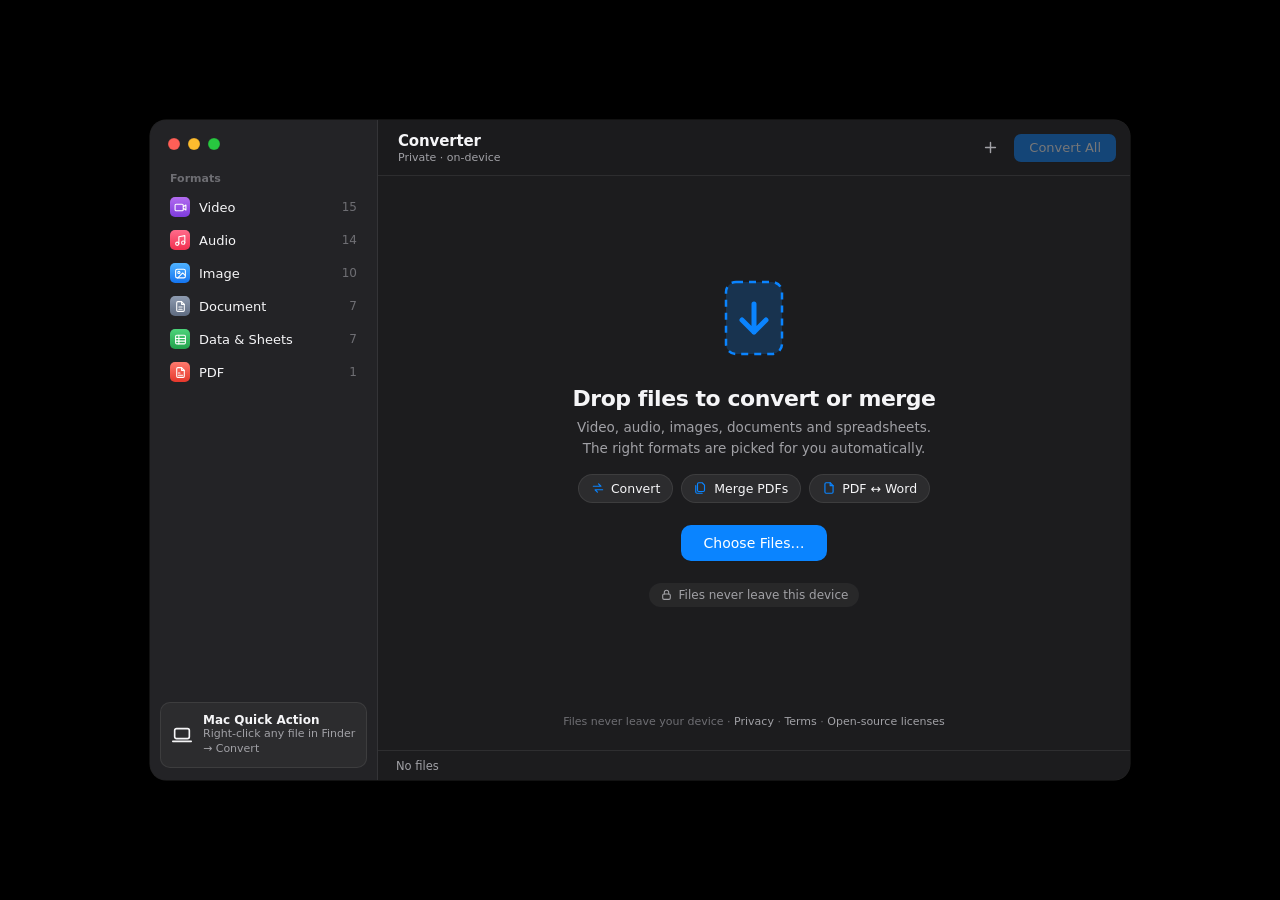
==== commit 92988a6a: "Make PDF merging discoverable Web: opening screen names merging, and a single PDF shows a merge hint" ====
--- a/web/index.html
+++ b/web/index.html
@@ -54,8 +54,13 @@
             <div class="drop-art" aria-hidden="true">
               <svg viewBox="0 0 96 96"><rect x="20" y="10" width="56" height="72" rx="10" class="sheet"/><path d="M48 32v28M36 48l12 12 12-12" class="arrow"/></svg>
             </div>
-            <h2>Drop files to convert</h2>
+            <h2>Drop files to convert or merge</h2>
             <p>Video, audio, images, documents and spreadsheets.<br>The right formats are picked for you automatically.</p>
+            <div class="features" aria-label="What you can do">
+              <span class="feature"><svg viewBox="0 0 24 24" aria-hidden="true"><path d="M4 9h13l-4-4M20 15H7l4 4"/></svg>Convert</span>
+              <span class="feature"><svg viewBox="0 0 24 24" aria-hidden="true"><path d="M8 3h6l4 4v9a2 2 0 0 1-2 2H8a2 2 0 0 1-2-2V5a2 2 0 0 1 2-2z"/><path d="M3 8v11a2 2 0 0 0 2 2h9"/></svg>Merge PDFs</span>
+              <span class="feature"><svg viewBox="0 0 24 24" aria-hidden="true"><path d="M14 3H7a2 2 0 0 0-2 2v14a2 2 0 0 0 2 2h10a2 2 0 0 0 2-2V8z"/><path d="M14 3v5h5"/></svg>PDF ↔ Word</span>
+            </div>
             <button class="btn primary large" id="chooseBtn">Choose Files…</button>
             <div class="privacy">
               <svg viewBox="0 0 24 24" aria-hidden="true"><rect x="5" y="11" width="14" height="10" rx="2.5"/><path d="M8 11V8a4 4 0 0 1 8 0v3"/></svg>
--- a/web/styles.css
+++ b/web/styles.css
@@ -222,6 +222,15 @@
 .empty h2 { margin: 18px 0 6px; font-size: 22px; font-weight: 700; letter-spacing: -0.02em; }
 .empty p { margin: 0 0 22px; max-width: 360px; color: var(--text-2); font-size: 13.5px; line-height: 1.5; }
 .drop-art svg { width: 96px; height: 96px; }
+.features { display: flex; flex-wrap: wrap; justify-content: center; gap: 8px; margin: -6px 0 22px; }
+.feature {
+  display: inline-flex; align-items: center; gap: 6px;
+  padding: 6px 12px; border-radius: 999px;
+  background: var(--row); border: 0.5px solid var(--separator);
+  font-size: 12.5px; font-weight: 500;
+}
+.feature svg { width: 14px; height: 14px; fill: none; stroke: var(--accent); stroke-width: 2; stroke-linecap: round; stroke-linejoin: round; }
+.merge-bar.teaser { background: var(--row); }
 .drop-art .sheet { fill: var(--accent-soft); stroke: var(--accent); stroke-width: 2.5; stroke-dasharray: 7 6; }
 .drop-art .arrow { fill: none; stroke: var(--accent); stroke-width: 5; stroke-linecap: round; stroke-linejoin: round; }
 .privacy {
@@ -426,6 +435,7 @@
   .empty { min-height: 0; padding: 40px 24px 24px; }
   .empty h2 { font-size: 22px; }
   .empty p { font-size: 15px; }
+  .feature { font-size: 14px; padding: 8px 14px; }
   .empty .btn.large { display: none; }          /* the bottom bar has the button */
   .drop-art svg { width: 80px; height: 80px; }
 
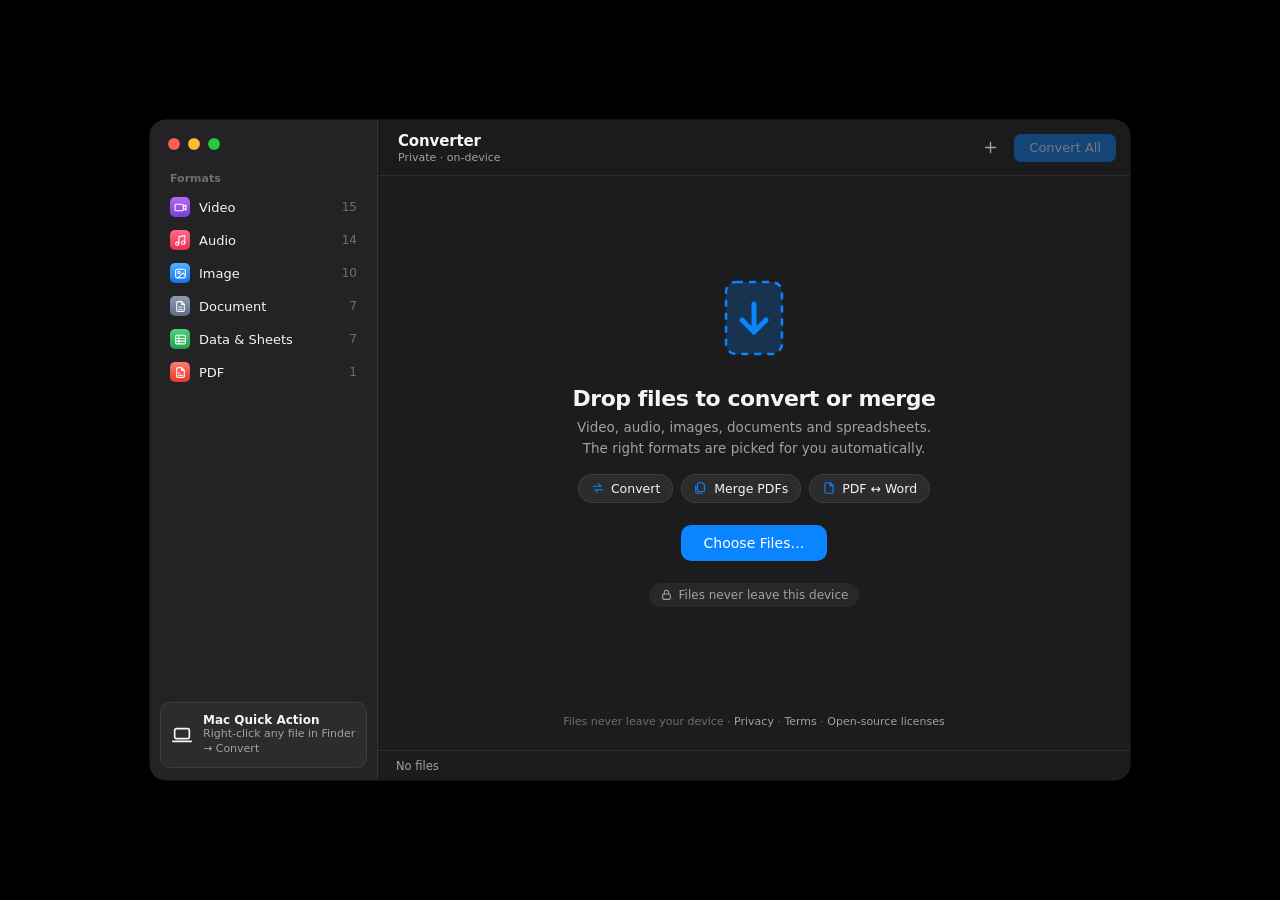
==== commit 423dedd0: "Add anonymous visit counting with Vercel Web Analytics No cookies and no file information; privacy s" ====
--- a/web/index.html
+++ b/web/index.html
@@ -17,6 +17,9 @@
   <script src="../shared/formats.js"></script>
   <script src="../shared/table.js"></script>
   <script type="module" src="app.js"></script>
+  <!-- Anonymous visit counting (Vercel Web Analytics): no cookies, no personal data, no file information. -->
+  <script>window.va = window.va || function () { (window.vaq = window.vaq || []).push(arguments); };</script>
+  <script defer src="/_vercel/insights/script.js"></script>
 </head>
 <body>
   <div class="desktop">
